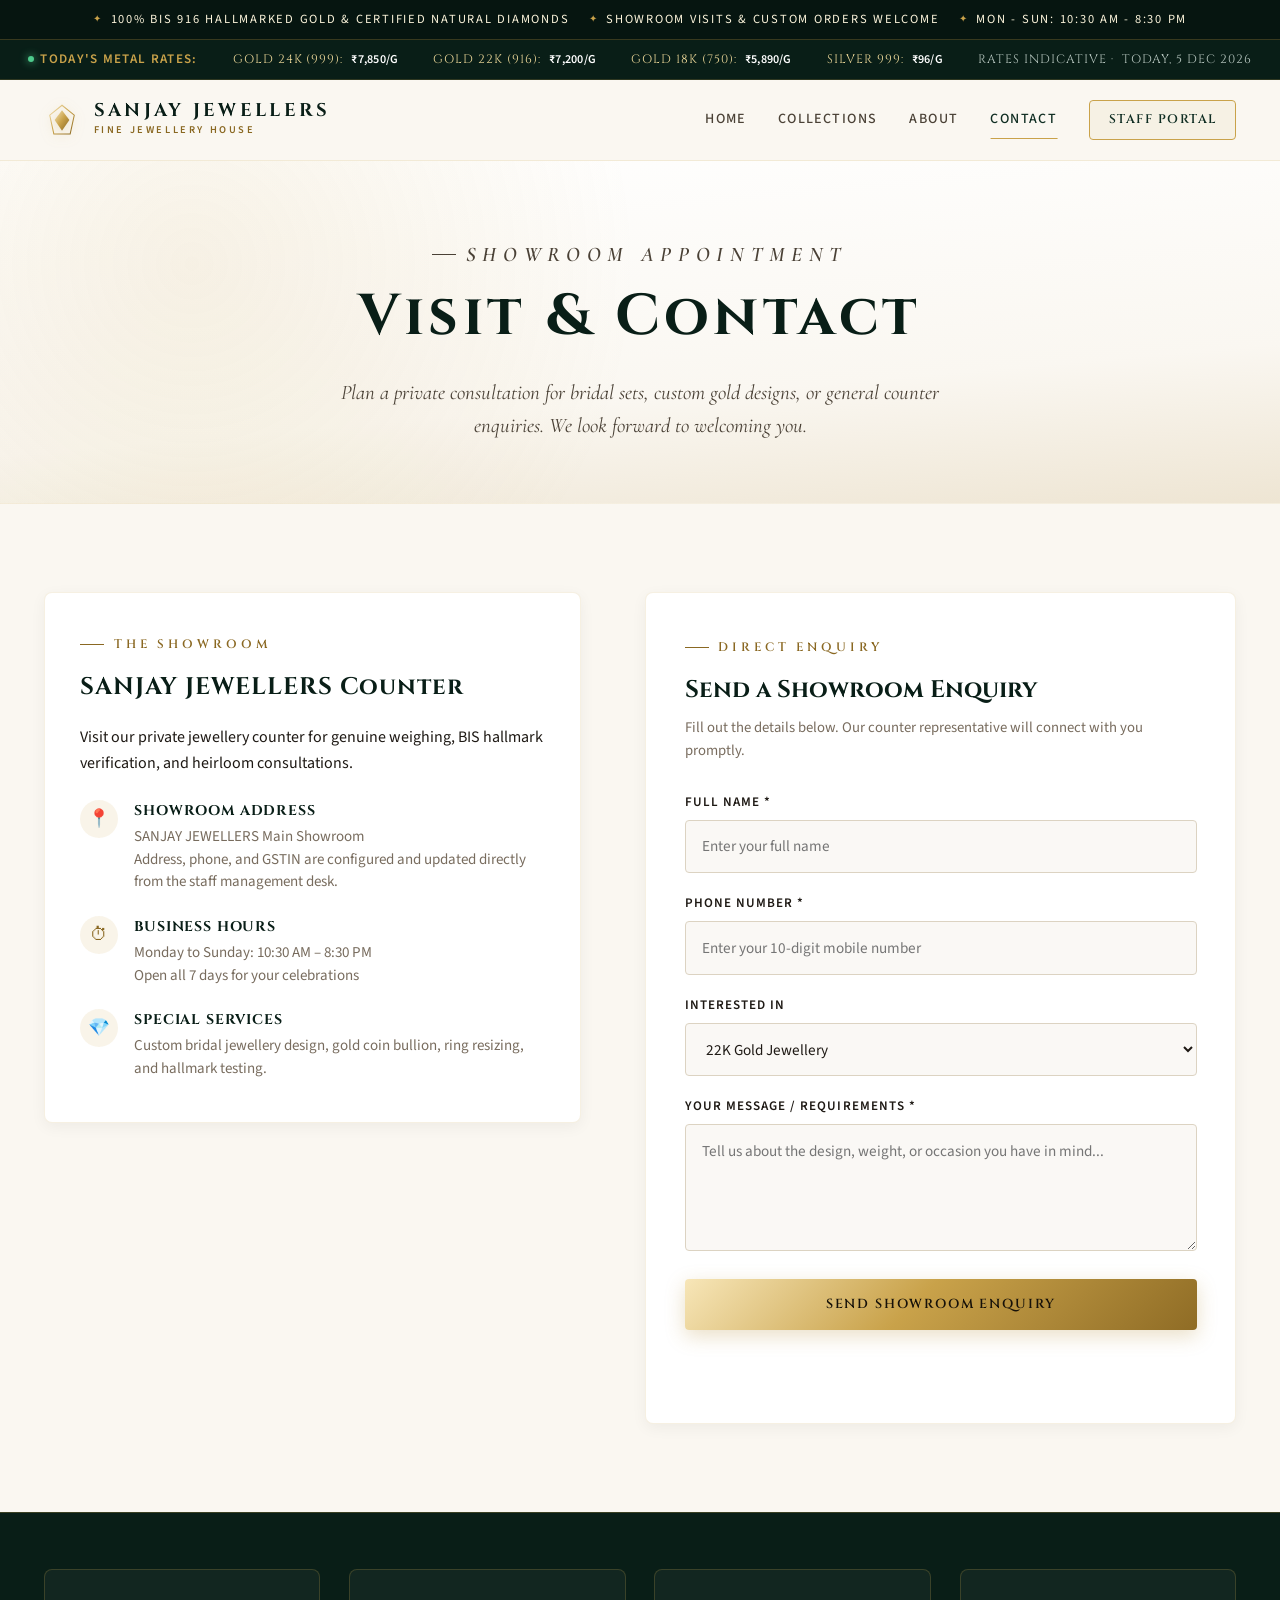
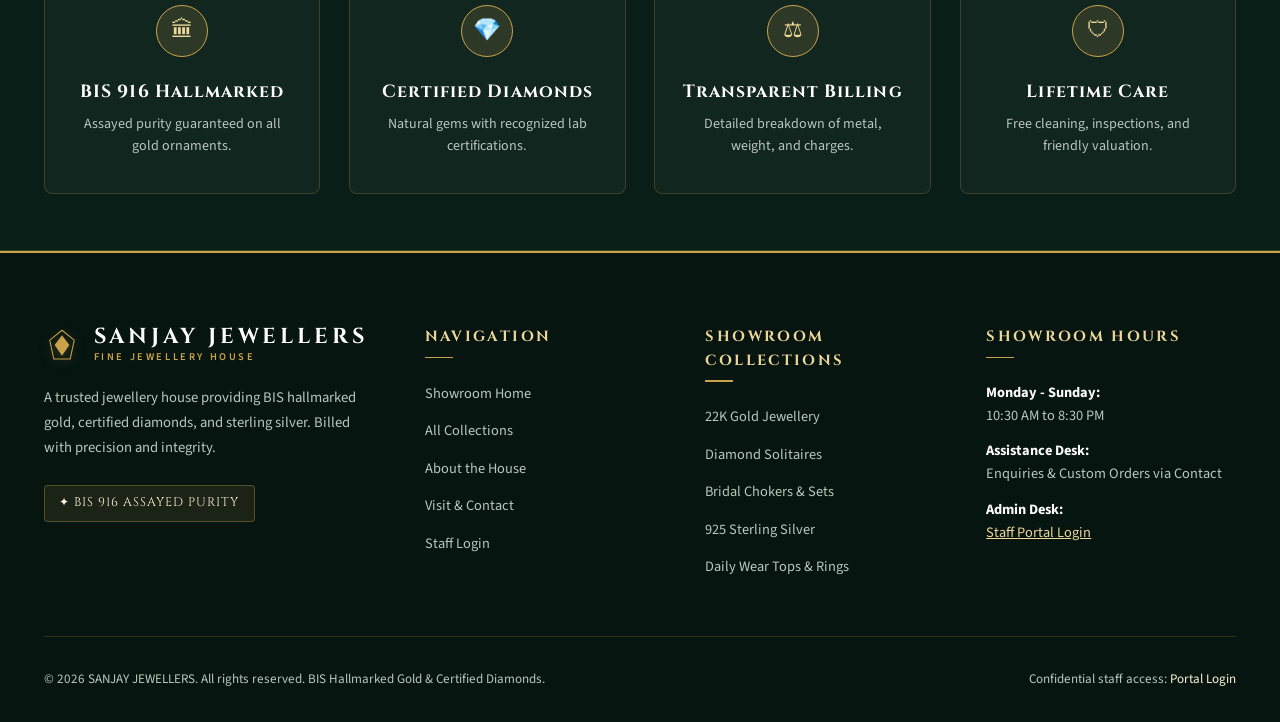
==== Public website (customers)/public/contact.html @ 4f8f7159 "Project first push" ====
<!DOCTYPE html>
<html lang="en">
<head>
  <meta charset="UTF-8">
  <meta name="viewport" content="width=device-width, initial-scale=1.0">
  <title>Contact &amp; Showroom Visit | SANJAY JEWELLERS</title>
  <meta name="description" content="Plan your private showroom visit or send an enquiry to SANJAY JEWELLERS for custom bridal jewellery, gold rates, and diamond appointments.">
  <link rel="preconnect" href="https://fonts.googleapis.com">
  <link rel="preconnect" href="https://fonts.gstatic.com" crossorigin>
  <link href="https://fonts.googleapis.com/css2?family=Cinzel:wght@500;600;700&family=Cormorant+Garamond:ital,wght@0,500;0,600;0,700;1,500&family=Source+Sans+3:wght@400;500;600&display=swap" rel="stylesheet">
  <link rel="stylesheet" href="css/site.css">
</head>
<body data-page="contact">

  <!-- 1. Top Announcement Bar -->
  <div class="top-bar">
    <div class="top-bar-content">
      <span class="top-bar-item"><span class="top-bar-diamond">✦</span> 100% BIS 916 Hallmarked Gold &amp; Certified Natural Diamonds</span>
      <span class="top-bar-item"><span class="top-bar-diamond">✦</span> Showroom Visits &amp; Custom Orders Welcome</span>
      <span class="top-bar-item"><span class="top-bar-diamond">✦</span> Mon - Sun: 10:30 AM - 8:30 PM</span>
    </div>
  </div>

  <!-- 2. Daily Metal Rates Ticker -->
  <div class="rates-strip" aria-label="Daily Indicative Metal Rates">
    <div class="container">
      <div class="rates-wrapper">
        <span class="rates-label"><span class="rate-dot"></span> Today's Metal Rates:</span>
        <span class="rate-badge">Gold 24K (999): <strong>₹7,850/g</strong></span>
        <span class="rate-badge">Gold 22K (916): <strong>₹7,200/g</strong></span>
        <span class="rate-badge">Gold 18K (750): <strong>₹5,890/g</strong></span>
        <span class="rate-badge">Silver 999: <strong>₹96/g</strong></span>
        <span class="rate-badge" style="color: var(--muted-on-dark);">Rates indicative · <span id="rate-timestamp">Today</span></span>
      </div>
    </div>
  </div>

  <!-- 3. Site Header & Luxury Navigation -->
  <header class="site-header">
    <div class="header-inner">
      <a class="brand" href="index.html" aria-label="SANJAY JEWELLERS Home">
        <svg class="brand-mark" viewBox="0 0 88 88" aria-hidden="true">
          <defs>
            <linearGradient id="cntGold" x1="0" y1="0" x2="1" y2="1">
              <stop offset="0%" stop-color="#f7e6b8"/>
              <stop offset="50%" stop-color="#c9a24a"/>
              <stop offset="100%" stop-color="#8a6822"/>
            </linearGradient>
          </defs>
          <polygon points="44,8 74,32 64,78 24,78 14,32" fill="none" stroke="url(#cntGold)" stroke-width="2.5"/>
          <polygon points="44,20 62,44 44,70 26,44" fill="url(#cntGold)"/>
        </svg>
        <div class="brand-text">
          <span class="brand-name">SANJAY JEWELLERS</span>
          <span class="brand-subtitle">Fine Jewellery House</span>
        </div>
      </a>

      <button class="menu-btn" id="menu-btn" type="button" aria-expanded="false" aria-controls="site-nav">
        Menu ☰
      </button>

      <nav class="nav" id="site-nav" aria-label="Primary Navigation">
        <a href="index.html">Home</a>
        <a href="collections.html">Collections</a>
        <a href="about.html">About</a>
        <a class="is-active" href="contact.html">Contact</a>
        <div class="nav-actions">
          <a class="nav-cta" href="../../Admin_dashboard/public/login.html" title="Authorised staff desk access">Staff Portal</a>
        </div>
      </nav>
    </div>
  </header>

  <!-- 4. Page Hero -->
  <section class="page-hero" aria-label="Contact and Showroom Enquiries">
    <div class="container">
      <p class="eyebrow" style="justify-content: center;">Showroom Appointment</p>
      <h1>Visit &amp; Contact</h1>
      <p>
        Plan a private consultation for bridal sets, custom gold designs, or general counter enquiries. We look forward to welcoming you.
      </p>
    </div>
  </section>

  <!-- 5. Showroom Details & Contact Form -->
  <section class="section">
    <div class="container">
      <div class="contact-layout">
        <!-- Showroom Information Card -->
        <div class="showroom-card">
          <p class="eyebrow">The Showroom</p>
          <h3>SANJAY JEWELLERS Counter</h3>
          <p class="muted">
            Visit our private jewellery counter for genuine weighing, BIS hallmark verification, and heirloom consultations.
          </p>

          <div class="showroom-details">
            <div class="showroom-row">
              <div class="showroom-row-icon">📍</div>
              <div class="showroom-row-content">
                <strong>Showroom Address</strong>
                <p>SANJAY JEWELLERS Main Showroom<br>Address, phone, and GSTIN are configured and updated directly from the staff management desk.</p>
              </div>
            </div>

            <div class="showroom-row">
              <div class="showroom-row-icon">⏱</div>
              <div class="showroom-row-content">
                <strong>Business Hours</strong>
                <p>Monday to Sunday: 10:30 AM – 8:30 PM<br>Open all 7 days for your celebrations</p>
              </div>
            </div>

            <div class="showroom-row">
              <div class="showroom-row-icon">💎</div>
              <div class="showroom-row-content">
                <strong>Special Services</strong>
                <p>Custom bridal jewellery design, gold coin bullion, ring resizing, and hallmark testing.</p>
              </div>
            </div>
          </div>
        </div>

        <!-- Enquiry & Appointment Form -->
        <div class="form-shell">
          <p class="eyebrow">Direct Enquiry</p>
          <h3>Send a Showroom Enquiry</h3>
          <p class="form-sub">Fill out the details below. Our counter representative will connect with you promptly.</p>

          <form class="form" id="contact-form">
            <div class="form-group">
              <label for="name">Full Name *</label>
              <input id="name" name="name" type="text" placeholder="Enter your full name" required autocomplete="name">
            </div>

            <div class="form-group">
              <label for="phone">Phone Number *</label>
              <input id="phone" name="phone" type="tel" placeholder="Enter your 10-digit mobile number" required autocomplete="tel">
            </div>

            <div class="form-group">
              <label for="category-interest">Interested In</label>
              <select id="category-interest" name="category-interest">
                <option value="bridal">Bridal &amp; Wedding Jewellery</option>
                <option value="gold" selected>22K Gold Jewellery</option>
                <option value="diamond">Certified Diamonds &amp; Solitaires</option>
                <option value="silver">925 Sterling Silver</option>
                <option value="custom">Custom Order / Bullion</option>
              </select>
            </div>

            <div class="form-group">
              <label for="message">Your Message / Requirements *</label>
              <textarea id="message" name="message" rows="4" placeholder="Tell us about the design, weight, or occasion you have in mind..." required></textarea>
            </div>

            <button class="btn btn-gold" type="submit" style="width: 100%; margin-top: 0.5rem;">
              Send Showroom Enquiry
            </button>

            <p id="contact-status" role="status" aria-live="polite"></p>
          </form>
        </div>
      </div>
    </div>
  </section>

  <!-- 6. Trust & Assurance Strip -->
  <section class="section section-emerald" style="padding: 3.5rem 0;">
    <div class="container">
      <div class="trust-grid">
        <div class="trust-item">
          <div class="trust-icon">🏛</div>
          <h3>BIS 916 Hallmarked</h3>
          <p>Assayed purity guaranteed on all gold ornaments.</p>
        </div>
        <div class="trust-item">
          <div class="trust-icon">💎</div>
          <h3>Certified Diamonds</h3>
          <p>Natural gems with recognized lab certifications.</p>
        </div>
        <div class="trust-item">
          <div class="trust-icon">⚖</div>
          <h3>Transparent Billing</h3>
          <p>Detailed breakdown of metal, weight, and charges.</p>
        </div>
        <div class="trust-item">
          <div class="trust-icon">🛡</div>
          <h3>Lifetime Care</h3>
          <p>Free cleaning, inspections, and friendly valuation.</p>
        </div>
      </div>
    </div>
  </section>

  <!-- 7. Luxury Footer -->
  <footer class="site-footer">
    <div class="container">
      <div class="footer-grid">
        <div class="footer-brand">
          <a class="brand" href="index.html" style="margin-bottom: 0.8rem;">
            <svg class="brand-mark" viewBox="0 0 88 88" aria-hidden="true">
              <polygon points="44,8 74,32 64,78 24,78 14,32" fill="none" stroke="#c9a24a" stroke-width="2.5"/>
              <polygon points="44,20 62,44 44,70 26,44" fill="#c9a24a"/>
            </svg>
            <div class="brand-text">
              <span class="brand-name">SANJAY JEWELLERS</span>
              <span class="brand-subtitle">Fine Jewellery House</span>
            </div>
          </a>
          <p class="footer-copy">
            A trusted jewellery house providing BIS hallmarked gold, certified diamonds, and sterling silver. Billed with precision and integrity.
          </p>
          <div class="footer-badge">
            <span>✦ BIS 916 Assayed Purity</span>
          </div>
        </div>

        <div class="footer-col">
          <h4>Navigation</h4>
          <ul class="footer-links">
            <li><a href="index.html">Showroom Home</a></li>
            <li><a href="collections.html">All Collections</a></li>
            <li><a href="about.html">About the House</a></li>
            <li><a href="contact.html">Visit &amp; Contact</a></li>
            <li><a href="../../Admin_dashboard/public/login.html">Staff Login</a></li>
          </ul>
        </div>

        <div class="footer-col">
          <h4>Showroom Collections</h4>
          <ul class="footer-links">
            <li><a href="collections.html">22K Gold Jewellery</a></li>
            <li><a href="collections.html">Diamond Solitaires</a></li>
            <li><a href="collections.html">Bridal Chokers &amp; Sets</a></li>
            <li><a href="collections.html">925 Sterling Silver</a></li>
            <li><a href="collections.html">Daily Wear Tops &amp; Rings</a></li>
          </ul>
        </div>

        <div class="footer-col footer-contact">
          <h4>Showroom Hours</h4>
          <p><strong>Monday - Sunday:</strong><br>10:30 AM to 8:30 PM</p>
          <p><strong>Assistance Desk:</strong><br>Enquiries &amp; Custom Orders via Contact</p>
          <p><strong>Admin Desk:</strong><br><a href="../../Admin_dashboard/public/login.html" style="color: var(--gold-light); text-decoration: underline;">Staff Portal Login</a></p>
        </div>
      </div>

      <div class="footer-bottom">
        <p>&copy; 2026 SANJAY JEWELLERS. All rights reserved. BIS Hallmarked Gold &amp; Certified Diamonds.</p>
        <p>Confidential staff access: <a href="../../Admin_dashboard/public/login.html">Portal Login</a></p>
      </div>
    </div>
  </footer>

  <script src="js/site.js"></script>
</body>
</html>
---- Public website (customers)/public/css/site.css ----
/* ==========================================================================
   SANJAY JEWELLERS — Public Luxury Website Styles
   Theme: Royal Heritage Emerald & Champagne Gold
   ========================================================================== */

:root {
  /* Heritage Emerald & Deep Tones */
  --emerald-deep: #061510;
  --emerald-dark: #091e17;
  --emerald: #0f2d22;
  --emerald-card: #133529;
  --emerald-light: #1b4535;
  --emerald-surface: rgba(15, 45, 34, 0.05);

  /* Warm Pearl Canvas */
  --ivory: #ffffff;
  --pearl: #faf7f1;
  --pearl-warm: #f4ede1;
  --cream: #eee5d3;
  --sand: #e4d7bf;

  /* Champagne & Antique Gold */
  --gold-pale: #fcf4db;
  --gold-light: #edd899;
  --gold: #c9a24a;
  --gold-medium: #b48c35;
  --gold-deep: #8a6822;
  --gold-gradient: linear-gradient(135deg, #f7e6b8 0%, #c9a24a 45%, #8f6c25 100%);
  --gold-gradient-hover: linear-gradient(135deg, #fff2cc 0%, #dfbe72 45%, #a68131 100%);

  /* Typography Colors */
  --ink: #1e1914;
  --ink-secondary: #4a4136;
  --muted: #786c5e;
  --muted-light: #a39686;
  --ink-on-dark: #faf7f0;
  --muted-on-dark: #b8c7c0;

  /* Accents & Borders */
  --border-gold: rgba(201, 162, 74, 0.3);
  --border-gold-subtle: rgba(201, 162, 74, 0.16);
  --border-light: rgba(120, 108, 94, 0.15);
  --shadow-sm: 0 4px 15px rgba(10, 20, 15, 0.05);
  --shadow-md: 0 12px 35px rgba(10, 20, 15, 0.09);
  --shadow-lg: 0 24px 60px rgba(9, 30, 23, 0.15);

  /* Fonts */
  --font-serif: "Cinzel", Georgia, serif;
  --font-display: "Cormorant Garamond", Georgia, serif;
  --font-sans: "Source Sans 3", -apple-system, BlinkMacSystemFont, "Segoe UI", Roboto, sans-serif;

  /* Layout */
  --container-width: 1240px;
  --header-height: 80px;
}

/* --------------------------------------------------------------------------
   CSS Reset & Base
   -------------------------------------------------------------------------- */
*,
*::before,
*::after {
  box-sizing: border-box;
  margin: 0;
  padding: 0;
}

html {
  scroll-behavior: smooth;
  -webkit-font-smoothing: antialiased;
  -moz-osx-font-smoothing: grayscale;
}

body {
  font-family: var(--font-sans);
  color: var(--ink);
  background-color: var(--pearl);
  line-height: 1.6;
  min-height: 100vh;
  display: flex;
  flex-direction: column;
}

img {
  max-width: 100%;
  height: auto;
  display: block;
}

a {
  color: inherit;
  text-decoration: none;
  transition: color 0.2s ease;
}

button, input, select, textarea {
  font: inherit;
}

.container {
  width: 100%;
  max-width: var(--container-width);
  margin-left: auto;
  margin-right: auto;
  padding-left: 1.5rem;
  padding-right: 1.5rem;
}

/* --------------------------------------------------------------------------
   Announcement Bar
   -------------------------------------------------------------------------- */
.top-bar {
  background: var(--emerald-deep);
  color: var(--gold-pale);
  font-size: 0.78rem;
  letter-spacing: 0.14em;
  text-transform: uppercase;
  padding: 0.6rem 1.5rem;
  border-bottom: 1px solid rgba(201, 162, 74, 0.25);
  display: flex;
  justify-content: center;
  align-items: center;
  position: relative;
  z-index: 30;
}

.top-bar-content {
  display: flex;
  align-items: center;
  gap: 1.2rem;
  flex-wrap: wrap;
  justify-content: center;
  text-align: center;
}

.top-bar-item {
  display: inline-flex;
  align-items: center;
  gap: 0.5rem;
}

.top-bar-diamond {
  color: var(--gold);
  font-size: 0.65rem;
}

/* --------------------------------------------------------------------------
   Daily Metal Rates Ticker
   -------------------------------------------------------------------------- */
.rates-strip {
  background: var(--emerald-dark);
  color: var(--ivory);
  border-bottom: 1px solid rgba(201, 162, 74, 0.2);
  padding: 0.55rem 0;
  font-size: 0.82rem;
  overflow-x: auto;
  white-space: nowrap;
}

.rates-wrapper {
  display: flex;
  align-items: center;
  justify-content: center;
  gap: 2.2rem;
}

.rate-badge {
  display: inline-flex;
  align-items: center;
  gap: 0.5rem;
  font-family: var(--font-serif);
  font-size: 0.76rem;
  letter-spacing: 0.08em;
  color: var(--gold-light);
  text-transform: uppercase;
}

.rate-badge strong {
  color: var(--ivory);
  font-family: var(--font-sans);
  font-weight: 600;
  letter-spacing: 0.02em;
}

.rates-label {
  display: inline-flex;
  align-items: center;
  gap: 0.4rem;
  color: var(--gold);
  font-weight: 600;
  text-transform: uppercase;
  letter-spacing: 0.1em;
}

.rate-dot {
  width: 6px;
  height: 6px;
  background: #4ecb8d;
  border-radius: 50%;
  display: inline-block;
  box-shadow: 0 0 8px #4ecb8d;
}

/* --------------------------------------------------------------------------
   Site Header & Luxury Navigation
   -------------------------------------------------------------------------- */
.site-header {
  position: sticky;
  top: 0;
  z-index: 25;
  background: rgba(250, 247, 241, 0.95);
  backdrop-filter: blur(14px);
  -webkit-backdrop-filter: blur(14px);
  border-bottom: 1px solid var(--border-gold-subtle);
  transition: all 0.3s ease;
}

.header-inner {
  display: flex;
  align-items: center;
  justify-content: space-between;
  height: var(--header-height);
  padding: 0 1.5rem;
  max-width: var(--container-width);
  margin: 0 auto;
}

.brand {
  display: flex;
  align-items: center;
  gap: 0.85rem;
  text-decoration: none;
}

.brand-mark {
  width: 36px;
  height: 36px;
  filter: drop-shadow(0 2px 6px rgba(201, 162, 74, 0.25));
  transition: transform 0.3s ease;
}

.brand:hover .brand-mark {
  transform: scale(1.05);
}

.brand-text {
  display: flex;
  flex-direction: column;
}

.brand-name {
  font-family: var(--font-serif);
  font-size: 1.15rem;
  font-weight: 700;
  letter-spacing: 0.18em;
  color: var(--emerald-dark);
  line-height: 1.1;
}

.brand-subtitle {
  font-size: 0.65rem;
  letter-spacing: 0.25em;
  text-transform: uppercase;
  color: var(--gold-deep);
  font-weight: 600;
}

/* Navigation Links */
.nav {
  display: flex;
  align-items: center;
  gap: 2rem;
}

.nav a:not(.nav-cta) {
  font-family: var(--font-sans);
  font-size: 0.88rem;
  font-weight: 500;
  letter-spacing: 0.1em;
  text-transform: uppercase;
  color: var(--ink-secondary);
  position: relative;
  padding: 0.5rem 0;
  transition: color 0.25s ease;
}

.nav a:not(.nav-cta)::after {
  content: "";
  position: absolute;
  bottom: 0;
  left: 50%;
  width: 0;
  height: 1.5px;
  background: var(--gold);
  transition: all 0.25s ease;
  transform: translateX(-50%);
}

.nav a:not(.nav-cta):hover,
.nav a.is-active:not(.nav-cta) {
  color: var(--emerald);
}

.nav a:not(.nav-cta):hover::after,
.nav a.is-active:not(.nav-cta)::after {
  width: 100%;
}

.nav-actions {
  display: flex;
  align-items: center;
  gap: 1rem;
}

.nav-cta {
  display: inline-flex;
  align-items: center;
  gap: 0.45rem;
  padding: 0.55rem 1.15rem;
  border: 1px solid var(--gold);
  border-radius: 4px;
  color: var(--emerald) !important;
  font-family: var(--font-serif);
  font-size: 0.78rem;
  font-weight: 600;
  letter-spacing: 0.12em;
  text-transform: uppercase;
  background: rgba(201, 162, 74, 0.08);
  transition: all 0.3s ease;
}

.nav-cta:hover {
  background: var(--emerald);
  color: var(--gold-pale) !important;
  border-color: var(--emerald);
  box-shadow: 0 4px 15px rgba(9, 30, 23, 0.15);
}

.menu-btn {
  display: none;
  background: transparent;
  border: 1px solid var(--border-gold);
  color: var(--emerald-dark);
  padding: 0.5rem 0.8rem;
  border-radius: 4px;
  cursor: pointer;
  font-family: var(--font-serif);
  font-size: 0.8rem;
  letter-spacing: 0.1em;
  text-transform: uppercase;
}

/* --------------------------------------------------------------------------
   Buttons & Core Components
   -------------------------------------------------------------------------- */
.btn {
  display: inline-flex;
  align-items: center;
  justify-content: center;
  gap: 0.6rem;
  padding: 0.95rem 1.8rem;
  font-family: var(--font-serif);
  font-size: 0.82rem;
  font-weight: 600;
  letter-spacing: 0.14em;
  text-transform: uppercase;
  border-radius: 4px;
  cursor: pointer;
  transition: all 0.3s cubic-bezier(0.4, 0, 0.2, 1);
  text-decoration: none;
  border: none;
}

.btn-gold {
  background: var(--gold-gradient);
  color: #161109;
  box-shadow: 0 6px 20px rgba(180, 140, 53, 0.28);
}

.btn-gold:hover {
  background: var(--gold-gradient-hover);
  transform: translateY(-2px);
  box-shadow: 0 10px 25px rgba(180, 140, 53, 0.38);
}

.btn-emerald {
  background: var(--emerald);
  color: var(--gold-pale);
  border: 1px solid var(--emerald-light);
  box-shadow: 0 6px 20px rgba(9, 30, 23, 0.2);
}

.btn-emerald:hover {
  background: var(--emerald-dark);
  color: var(--ivory);
  transform: translateY(-2px);
  box-shadow: 0 10px 25px rgba(9, 30, 23, 0.3);
}

.btn-ghost {
  background: transparent;
  border: 1.5px solid var(--gold);
  color: var(--emerald);
}

.btn-ghost:hover {
  background: var(--emerald);
  color: var(--gold-pale);
  border-color: var(--emerald);
  transform: translateY(-2px);
}

.btn-ghost-light {
  background: transparent;
  border: 1.5px solid var(--gold-light);
  color: var(--gold-pale);
}

.btn-ghost-light:hover {
  background: var(--gold);
  color: #1a140b;
  border-color: var(--gold);
  transform: translateY(-2px);
}

/* --------------------------------------------------------------------------
   Typography Tokens
   -------------------------------------------------------------------------- */
.eyebrow {
  font-family: var(--font-serif);
  font-size: 0.76rem;
  font-weight: 600;
  letter-spacing: 0.32em;
  text-transform: uppercase;
  color: var(--gold-deep);
  margin-bottom: 0.85rem;
  display: flex;
  align-items: center;
  gap: 0.6rem;
}

.eyebrow-dark {
  color: var(--gold-light);
}

.eyebrow::before {
  content: "";
  display: inline-block;
  width: 24px;
  height: 1px;
  background: currentColor;
}

.section-title {
  font-family: var(--font-serif);
  font-size: clamp(2rem, 3.8vw, 3rem);
  font-weight: 600;
  color: var(--emerald-dark);
  line-height: 1.15;
  letter-spacing: 0.04em;
}

.section-title-dark {
  color: var(--ivory);
}

.lead {
  font-family: var(--font-display);
  font-size: 1.35rem;
  font-style: italic;
  color: var(--ink-secondary);
  line-height: 1.6;
}

.section-desc {
  font-size: 1.02rem;
  color: var(--muted);
  max-width: 580px;
  margin-top: 0.6rem;
}

/* --------------------------------------------------------------------------
   Hero Section
   -------------------------------------------------------------------------- */
.hero {
  position: relative;
  min-height: calc(88vh - var(--header-height));
  display: flex;
  align-items: center;
  padding: 4.5rem 0 4rem;
  background:
    radial-gradient(circle at 10% 20%, rgba(201, 162, 74, 0.09), transparent 35%),
    radial-gradient(circle at 90% 80%, rgba(15, 45, 34, 0.05), transparent 40%),
    linear-gradient(170deg, #ffffff 0%, var(--pearl) 50%, var(--pearl-warm) 100%);
  overflow: hidden;
  border-bottom: 1px solid var(--border-gold-subtle);
}

.hero-grid {
  display: grid;
  grid-template-columns: 1.05fr 0.95fr;
  align-items: center;
  gap: 4rem;
}

.hero-content {
  max-width: 580px;
}

.hero h1 {
  font-family: var(--font-serif);
  font-size: clamp(2.8rem, 5.5vw, 4.4rem);
  font-weight: 700;
  line-height: 1.08;
  letter-spacing: 0.06em;
  color: var(--emerald-dark);
  margin-bottom: 1.2rem;
}

.hero h1 span.gold-text {
  background: var(--gold-gradient);
  -webkit-background-clip: text;
  background-clip: text;
  -webkit-text-fill-color: transparent;
  display: inline-block;
}

.hero .lead {
  margin-bottom: 2.2rem;
}

.hero-actions {
  display: flex;
  gap: 1.1rem;
  flex-wrap: wrap;
  align-items: center;
}

.hero-art-wrapper {
  position: relative;
}

.hero-frame {
  position: relative;
  padding: 10px;
  background: linear-gradient(135deg, rgba(201, 162, 74, 0.4), rgba(15, 45, 34, 0.15) 50%, rgba(201, 162, 74, 0.4));
  border-radius: 12px;
  box-shadow: var(--shadow-lg);
}

.hero-art-img {
  width: 100%;
  height: min(65vh, 580px);
  object-fit: cover;
  border-radius: 8px;
  display: block;
  filter: brightness(0.97) contrast(1.03);
}

.hero-badge {
  position: absolute;
  left: -20px;
  bottom: 30px;
  background: rgba(255, 255, 255, 0.96);
  backdrop-filter: blur(8px);
  border: 1px solid var(--border-gold);
  border-left: 4px solid var(--gold);
  padding: 1rem 1.3rem;
  border-radius: 6px;
  box-shadow: var(--shadow-md);
  display: flex;
  align-items: center;
  gap: 0.9rem;
}

.badge-icon {
  width: 38px;
  height: 38px;
  background: rgba(201, 162, 74, 0.12);
  border-radius: 50%;
  display: flex;
  align-items: center;
  justify-content: center;
  color: var(--gold-deep);
  font-size: 1.2rem;
}

.badge-text strong {
  display: block;
  font-family: var(--font-serif);
  font-size: 0.86rem;
  letter-spacing: 0.08em;
  color: var(--emerald-dark);
}

.badge-text span {
  font-size: 0.78rem;
  color: var(--muted);
}

/* --------------------------------------------------------------------------
   Sections General
   -------------------------------------------------------------------------- */
.section {
  padding: 5.5rem 0;
  position: relative;
}

.section-head {
  display: flex;
  justify-content: space-between;
  align-items: flex-end;
  margin-bottom: 3rem;
  gap: 2rem;
  flex-wrap: wrap;
}

.section-alt {
  background: #ffffff;
  border-top: 1px solid var(--border-gold-subtle);
  border-bottom: 1px solid var(--border-gold-subtle);
}

.section-emerald {
  background: var(--emerald-dark);
  color: var(--ivory);
  border-top: 1px solid rgba(201, 162, 74, 0.25);
  border-bottom: 1px solid rgba(201, 162, 74, 0.25);
}

/* --------------------------------------------------------------------------
   Shop by Category Grid
   -------------------------------------------------------------------------- */
.category-grid {
  display: grid;
  grid-template-columns: repeat(3, 1fr);
  gap: 1.6rem;
}

.category-card {
  position: relative;
  height: 340px;
  border-radius: 8px;
  overflow: hidden;
  text-decoration: none;
  box-shadow: var(--shadow-sm);
  border: 1px solid var(--border-gold-subtle);
  group: "";
}

.category-card img {
  width: 100%;
  height: 100%;
  object-fit: cover;
  transition: transform 0.6s cubic-bezier(0.2, 0.8, 0.2, 1);
}

.category-overlay {
  position: absolute;
  inset: 0;
  background: linear-gradient(180deg, rgba(6, 21, 16, 0.1) 0%, rgba(6, 21, 16, 0.4) 50%, rgba(6, 21, 16, 0.88) 100%);
  display: flex;
  flex-direction: column;
  justify-content: flex-end;
  padding: 1.8rem 1.6rem;
  color: var(--ivory);
  transition: background 0.3s ease;
}

.category-card:hover img {
  transform: scale(1.07);
}

.category-card:hover .category-overlay {
  background: linear-gradient(180deg, rgba(6, 21, 16, 0.2) 0%, rgba(6, 21, 16, 0.5) 40%, rgba(6, 21, 16, 0.94) 100%);
}

.category-tag {
  font-family: var(--font-serif);
  font-size: 0.72rem;
  letter-spacing: 0.16em;
  text-transform: uppercase;
  color: var(--gold-light);
  margin-bottom: 0.35rem;
}

.category-name {
  font-family: var(--font-serif);
  font-size: 1.5rem;
  font-weight: 600;
  letter-spacing: 0.06em;
  color: var(--ivory);
  margin-bottom: 0.4rem;
}

.category-link-text {
  font-size: 0.82rem;
  color: var(--gold-pale);
  letter-spacing: 0.08em;
  display: inline-flex;
  align-items: center;
  gap: 0.4rem;
  transition: transform 0.2s ease;
}

.category-card:hover .category-link-text {
  transform: translateX(4px);
  color: var(--gold-light);
}

/* --------------------------------------------------------------------------
   Curated Collection Cards
   -------------------------------------------------------------------------- */
.cards {
  display: grid;
  grid-template-columns: repeat(4, 1fr);
  gap: 1.6rem;
}

.card {
  background: #ffffff;
  border: 1px solid var(--border-gold-subtle);
  border-radius: 8px;
  overflow: hidden;
  box-shadow: var(--shadow-sm);
  display: flex;
  flex-direction: column;
  transition: transform 0.35s ease, box-shadow 0.35s ease, border-color 0.35s ease;
  position: relative;
}

.card:hover {
  transform: translateY(-6px);
  box-shadow: var(--shadow-md);
  border-color: var(--border-gold);
}

.card-media {
  position: relative;
  overflow: hidden;
  height: 260px;
  background: #f7f4ee;
}

.card-media img {
  width: 100%;
  height: 100%;
  object-fit: cover;
  transition: transform 0.6s cubic-bezier(0.2, 0.8, 0.2, 1);
}

.card:hover .card-media img {
  transform: scale(1.06);
}

.card-purity {
  position: absolute;
  top: 14px;
  left: 14px;
  background: rgba(9, 30, 23, 0.88);
  backdrop-filter: blur(4px);
  color: var(--gold-light);
  font-family: var(--font-serif);
  font-size: 0.7rem;
  letter-spacing: 0.1em;
  text-transform: uppercase;
  padding: 0.35rem 0.75rem;
  border-radius: 4px;
  border: 1px solid rgba(201, 162, 74, 0.4);
}

.card-body {
  padding: 1.4rem 1.3rem;
  display: flex;
  flex-direction: column;
  flex: 1;
}

.card-category {
  font-size: 0.75rem;
  text-transform: uppercase;
  letter-spacing: 0.12em;
  color: var(--gold-deep);
  font-weight: 600;
  margin-bottom: 0.3rem;
}

.card h3 {
  font-family: var(--font-serif);
  font-size: 1.25rem;
  font-weight: 600;
  color: var(--emerald-dark);
  margin-bottom: 0.5rem;
  line-height: 1.3;
}

.card p {
  color: var(--muted);
  font-size: 0.9rem;
  line-height: 1.5;
  margin-bottom: 1.2rem;
  flex: 1;
}

.card-footer {
  padding-top: 1rem;
  border-top: 1px solid rgba(120, 108, 94, 0.12);
  display: flex;
  align-items: center;
  justify-content: space-between;
}

.card-specs {
  font-size: 0.8rem;
  color: var(--ink-secondary);
  font-weight: 500;
}

.card-enquire {
  font-family: var(--font-serif);
  font-size: 0.78rem;
  letter-spacing: 0.1em;
  text-transform: uppercase;
  color: var(--gold-deep);
  font-weight: 600;
  display: inline-flex;
  align-items: center;
  gap: 0.35rem;
}

.card:hover .card-enquire {
  color: var(--emerald);
}

/* --------------------------------------------------------------------------
   Brand Heritage & Story Section
   -------------------------------------------------------------------------- */
.heritage-grid {
  display: grid;
  grid-template-columns: 1fr 1fr;
  gap: 4.5rem;
  align-items: center;
}

.heritage-visual {
  position: relative;
}

.heritage-img {
  width: 100%;
  height: 520px;
  object-fit: cover;
  border-radius: 8px;
  border: 1px solid var(--border-gold-subtle);
  box-shadow: var(--shadow-md);
}

.heritage-quote-card {
  position: absolute;
  bottom: -24px;
  right: -20px;
  background: var(--emerald-dark);
  color: var(--ivory);
  padding: 1.8rem 2rem;
  border-radius: 6px;
  max-width: 320px;
  border: 1px solid rgba(201, 162, 74, 0.35);
  box-shadow: var(--shadow-lg);
}

.heritage-quote-card p {
  font-family: var(--font-display);
  font-size: 1.2rem;
  font-style: italic;
  line-height: 1.45;
  color: var(--gold-pale);
  margin-bottom: 0.6rem;
}

.heritage-quote-card span {
  font-family: var(--font-serif);
  font-size: 0.75rem;
  letter-spacing: 0.14em;
  text-transform: uppercase;
  color: var(--gold);
}

.heritage-content .section-title {
  margin-bottom: 1.2rem;
}

.heritage-content p {
  font-size: 1.02rem;
  color: var(--ink-secondary);
  line-height: 1.75;
  margin-bottom: 1.2rem;
}

.heritage-pillars {
  display: grid;
  grid-template-columns: 1fr 1fr;
  gap: 1.4rem;
  margin-top: 2rem;
  padding-top: 1.6rem;
  border-top: 1px solid var(--border-gold-subtle);
}

.pillar-item h4 {
  font-family: var(--font-serif);
  font-size: 0.95rem;
  color: var(--emerald-dark);
  margin-bottom: 0.3rem;
  letter-spacing: 0.04em;
}

.pillar-item p {
  font-size: 0.86rem;
  color: var(--muted);
  line-height: 1.5;
  margin-bottom: 0;
}

/* --------------------------------------------------------------------------
   Trust & Assurance Grid
   -------------------------------------------------------------------------- */
.trust-grid {
  display: grid;
  grid-template-columns: repeat(4, 1fr);
  gap: 1.8rem;
}

.trust-item {
  background: rgba(255, 255, 255, 0.04);
  border: 1px solid rgba(201, 162, 74, 0.22);
  border-radius: 8px;
  padding: 2.2rem 1.6rem;
  text-align: center;
  transition: transform 0.3s ease, border-color 0.3s ease;
}

.trust-item:hover {
  transform: translateY(-4px);
  border-color: var(--gold);
  background: rgba(255, 255, 255, 0.07);
}

.trust-icon {
  width: 52px;
  height: 52px;
  margin: 0 auto 1.3rem;
  background: rgba(201, 162, 74, 0.15);
  border: 1px solid var(--gold);
  border-radius: 50%;
  display: flex;
  align-items: center;
  justify-content: center;
  color: var(--gold-light);
  font-size: 1.4rem;
}

.trust-item h3 {
  font-family: var(--font-serif);
  font-size: 1.1rem;
  color: var(--ivory);
  letter-spacing: 0.06em;
  margin-bottom: 0.5rem;
}

.trust-item p {
  font-size: 0.88rem;
  color: var(--muted-on-dark);
  line-height: 1.55;
}

/* --------------------------------------------------------------------------
   Page Hero (for Collections, About, Contact)
   -------------------------------------------------------------------------- */
.page-hero {
  padding: 4.8rem 0 3.8rem;
  background:
    radial-gradient(circle at 15% 30%, rgba(201, 162, 74, 0.12), transparent 40%),
    linear-gradient(175deg, #ffffff 0%, var(--pearl) 65%, var(--cream) 100%);
  border-bottom: 1px solid var(--border-gold-subtle);
  text-align: center;
}

.page-hero h1 {
  font-family: var(--font-serif);
  font-size: clamp(2.4rem, 4.5vw, 3.6rem);
  font-weight: 700;
  letter-spacing: 0.08em;
  color: var(--emerald-dark);
  margin-bottom: 0.8rem;
}

.page-hero p {
  max-width: 640px;
  margin: 0 auto;
  font-family: var(--font-display);
  font-size: 1.3rem;
  font-style: italic;
  color: var(--ink-secondary);
  line-height: 1.6;
}

/* --------------------------------------------------------------------------
   Filter Pills (Collections Page)
   -------------------------------------------------------------------------- */
.filter-tabs {
  display: flex;
  justify-content: center;
  gap: 0.75rem;
  margin-bottom: 3rem;
  flex-wrap: wrap;
}

.filter-btn {
  padding: 0.6rem 1.4rem;
  background: #ffffff;
  border: 1px solid var(--border-gold);
  border-radius: 30px;
  font-family: var(--font-serif);
  font-size: 0.78rem;
  letter-spacing: 0.1em;
  text-transform: uppercase;
  color: var(--ink-secondary);
  cursor: pointer;
  transition: all 0.25s ease;
}

.filter-btn:hover,
.filter-btn.is-active {
  background: var(--emerald);
  color: var(--gold-pale);
  border-color: var(--emerald);
  box-shadow: 0 4px 12px rgba(9, 30, 23, 0.18);
}

/* --------------------------------------------------------------------------
   Contact Page Styles
   -------------------------------------------------------------------------- */
.contact-layout {
  display: grid;
  grid-template-columns: 1fr 1.1fr;
  gap: 4rem;
  align-items: flex-start;
}

.showroom-card {
  background: #ffffff;
  border: 1px solid var(--border-gold-subtle);
  border-radius: 8px;
  padding: 2.6rem 2.2rem;
  box-shadow: var(--shadow-sm);
}

.showroom-card h3 {
  font-family: var(--font-serif);
  font-size: 1.5rem;
  color: var(--emerald-dark);
  margin-bottom: 1.2rem;
  letter-spacing: 0.04em;
}

.showroom-details {
  display: flex;
  flex-direction: column;
  gap: 1.4rem;
  margin-top: 1.5rem;
}

.showroom-row {
  display: flex;
  align-items: flex-start;
  gap: 1rem;
}

.showroom-row-icon {
  width: 38px;
  height: 38px;
  border-radius: 50%;
  background: rgba(201, 162, 74, 0.12);
  color: var(--gold-deep);
  display: flex;
  align-items: center;
  justify-content: center;
  flex-shrink: 0;
  font-size: 1.1rem;
}

.showroom-row-content strong {
  display: block;
  font-size: 0.88rem;
  font-family: var(--font-serif);
  color: var(--emerald-dark);
  letter-spacing: 0.06em;
  text-transform: uppercase;
  margin-bottom: 0.2rem;
}

.showroom-row-content p {
  font-size: 0.94rem;
  color: var(--muted);
  line-height: 1.5;
}

/* Contact Form */
.form-shell {
  background: #ffffff;
  border: 1px solid var(--border-gold-subtle);
  border-radius: 8px;
  padding: 2.8rem 2.4rem;
  box-shadow: var(--shadow-sm);
}

.form-shell h3 {
  font-family: var(--font-serif);
  font-size: 1.5rem;
  color: var(--emerald-dark);
  margin-bottom: 0.4rem;
}

.form-shell p.form-sub {
  font-size: 0.92rem;
  color: var(--muted);
  margin-bottom: 1.8rem;
}

.form {
  display: flex;
  flex-direction: column;
  gap: 1.25rem;
}

.form-group {
  display: flex;
  flex-direction: column;
  gap: 0.45rem;
}

.form label {
  font-size: 0.82rem;
  font-weight: 600;
  letter-spacing: 0.08em;
  text-transform: uppercase;
  color: var(--ink);
}

.form input,
.form textarea,
.form select {
  width: 100%;
  border: 1px solid #dcd3c2;
  border-radius: 4px;
  background: #faf8f5;
  padding: 0.85rem 1rem;
  color: var(--ink);
  font-family: inherit;
  font-size: 0.95rem;
  transition: all 0.25s ease;
}

.form input:focus,
.form textarea:focus,
.form select:focus {
  outline: none;
  border-color: var(--gold);
  background: #ffffff;
  box-shadow: 0 0 0 3px rgba(201, 162, 74, 0.18);
}

#contact-status {
  min-height: 20px;
  font-size: 0.9rem;
  margin-top: 0.5rem;
  color: var(--emerald);
  font-weight: 500;
}

/* --------------------------------------------------------------------------
   Luxury Site Footer
   -------------------------------------------------------------------------- */
.site-footer {
  background: var(--emerald-deep);
  color: var(--pearl);
  border-top: 2px solid var(--gold);
  padding: 4.5rem 0 2rem;
  margin-top: auto;
}

.footer-grid {
  display: grid;
  grid-template-columns: 1.3fr 0.9fr 0.9fr 1fr;
  gap: 3.5rem;
  margin-bottom: 3.5rem;
}

.footer-brand .brand-name {
  color: var(--ivory);
  font-size: 1.35rem;
}

.footer-brand .brand-subtitle {
  color: var(--gold);
}

.footer-copy {
  color: var(--muted-on-dark);
  font-size: 0.92rem;
  line-height: 1.7;
  margin: 1.2rem 0 1.6rem;
  max-width: 320px;
}

.footer-badge {
  display: inline-flex;
  align-items: center;
  gap: 0.6rem;
  background: rgba(201, 162, 74, 0.1);
  border: 1px solid rgba(201, 162, 74, 0.35);
  color: var(--gold-pale);
  padding: 0.45rem 0.9rem;
  border-radius: 4px;
  font-size: 0.78rem;
  font-family: var(--font-serif);
  letter-spacing: 0.08em;
  text-transform: uppercase;
}

.footer-col h4 {
  font-family: var(--font-serif);
  font-size: 0.92rem;
  letter-spacing: 0.16em;
  text-transform: uppercase;
  color: var(--gold-light);
  margin-bottom: 1.4rem;
  position: relative;
  padding-bottom: 0.6rem;
}

.footer-col h4::after {
  content: "";
  position: absolute;
  bottom: 0;
  left: 0;
  width: 28px;
  height: 1.5px;
  background: var(--gold);
}

.footer-links {
  list-style: none;
  display: flex;
  flex-direction: column;
  gap: 0.75rem;
}

.footer-links a {
  color: var(--muted-on-dark);
  font-size: 0.9rem;
  transition: color 0.2s ease, transform 0.2s ease;
  display: inline-block;
}

.footer-links a:hover {
  color: var(--gold-light);
  transform: translateX(3px);
}

.footer-contact p {
  color: var(--muted-on-dark);
  font-size: 0.9rem;
  line-height: 1.6;
  margin-bottom: 0.8rem;
}

.footer-contact strong {
  color: var(--ivory);
}

.footer-bottom {
  padding-top: 2rem;
  border-top: 1px solid rgba(201, 162, 74, 0.18);
  display: flex;
  justify-content: space-between;
  align-items: center;
  flex-wrap: wrap;
  gap: 1rem;
  font-size: 0.82rem;
  color: var(--muted-on-dark);
}

.footer-bottom a {
  color: var(--gold-pale);
}

.footer-bottom a:hover {
  color: var(--gold);
}

/* --------------------------------------------------------------------------
   Responsive Design Breakpoints
   -------------------------------------------------------------------------- */
@media (max-width: 1080px) {
  .cards {
    grid-template-columns: repeat(2, 1fr);
  }
  .category-grid {
    grid-template-columns: repeat(2, 1fr);
  }
  .footer-grid {
    grid-template-columns: 1fr 1fr;
    gap: 2.5rem;
  }
  .trust-grid {
    grid-template-columns: repeat(2, 1fr);
  }
}

@media (max-width: 860px) {
  .hero-grid {
    grid-template-columns: 1fr;
    gap: 3rem;
  }
  .hero-content {
    max-width: 100%;
  }
  .hero-art-img {
    height: 420px;
  }
  .heritage-grid {
    grid-template-columns: 1fr;
    gap: 3rem;
  }
  .heritage-quote-card {
    position: static;
    margin-top: 1.2rem;
    max-width: 100%;
  }
  .contact-layout {
    grid-template-columns: 1fr;
    gap: 2.5rem;
  }
}

@media (max-width: 768px) {
  .menu-btn {
    display: inline-flex;
  }
  .nav {
    display: none;
    position: absolute;
    top: var(--header-height);
    left: 0;
    right: 0;
    flex-direction: column;
    align-items: flex-start;
    padding: 1.5rem 1.8rem 2rem;
    background: var(--pearl);
    border-bottom: 2px solid var(--gold);
    box-shadow: var(--shadow-lg);
    gap: 1.2rem;
  }
  .nav.is-open {
    display: flex;
  }
  .category-grid {
    grid-template-columns: 1fr;
  }
  .cards {
    grid-template-columns: 1fr;
  }
  .rates-wrapper {
    justify-content: flex-start;
    padding: 0 1rem;
  }
  .footer-grid {
    grid-template-columns: 1fr;
    gap: 2.2rem;
  }
  .hero-badge {
    left: 10px;
    bottom: 15px;
  }
}

@media (max-width: 480px) {
  .top-bar {
    font-size: 0.72rem;
  }
  .section {
    padding: 3.8rem 0;
  }
  .trust-grid {
    grid-template-columns: 1fr;
  }
}
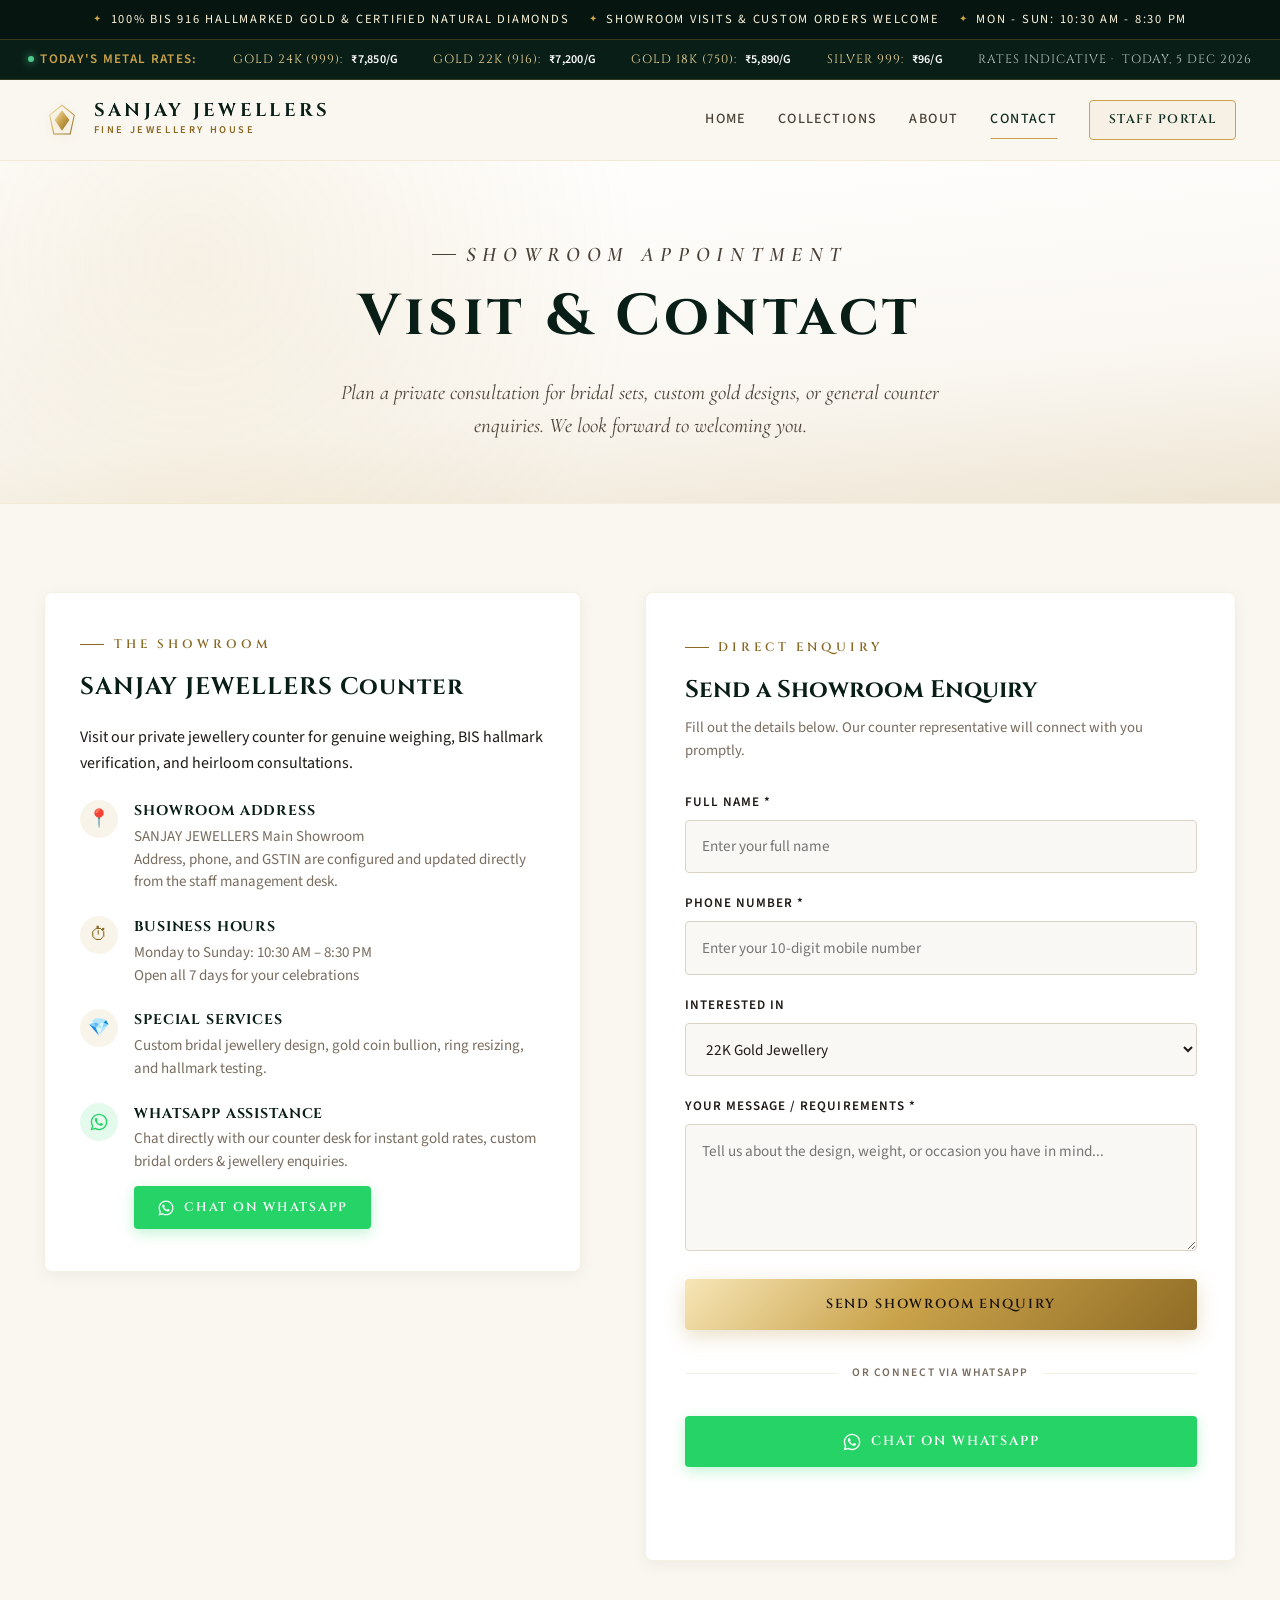
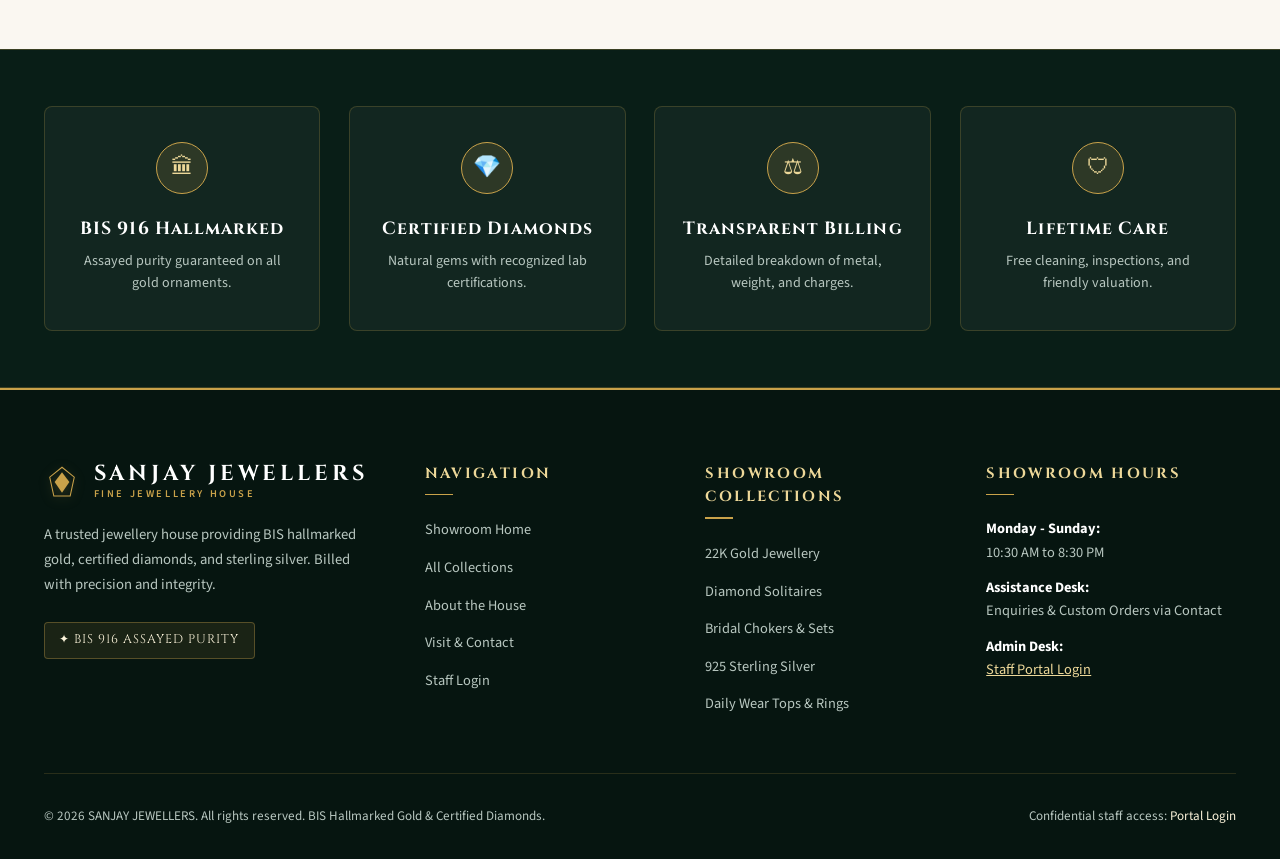
==== commit e842872e: "2nd commit" ====
--- a/Public website (customers)/public/contact.html
+++ b/Public website (customers)/public/contact.html
@@ -119,6 +119,25 @@
                 <p>Custom bridal jewellery design, gold coin bullion, ring resizing, and hallmark testing.</p>
               </div>
             </div>
+
+            <!-- WhatsApp Direct Assistance Row -->
+            <div class="showroom-row showroom-row-whatsapp">
+              <div class="showroom-row-icon whatsapp-icon-box" aria-hidden="true">
+                <svg width="20" height="20" viewBox="0 0 24 24" fill="currentColor">
+                  <path d="M12.04 2C6.58 2 2.13 6.45 2.13 11.91C2.13 13.66 2.59 15.36 3.45 16.86L2.05 22L7.3 20.62C8.75 21.41 10.38 21.83 12.04 21.83C17.5 21.83 21.95 17.38 21.95 11.92C21.95 9.27 20.92 6.78 19.05 4.91C17.18 3.04 14.69 2 12.04 2M12.05 3.67C14.25 3.67 16.31 4.53 17.87 6.09C19.42 7.65 20.28 9.72 20.28 11.92C20.28 16.46 16.58 20.15 12.04 20.15C10.56 20.15 9.11 19.76 7.85 19L7.55 18.83L4.43 19.65L5.26 16.61L5.06 16.29C4.24 15 3.8 13.47 3.8 11.91C3.81 7.37 7.5 3.67 12.05 3.67M8.53 7.33C8.37 7.33 8.1 7.39 7.87 7.64C7.65 7.89 7.02 8.48 7.02 9.68C7.02 10.88 7.89 12.04 8.01 12.2C8.13 12.37 9.72 14.83 12.16 15.88C14.19 16.76 14.6 16.58 15.04 16.54C15.48 16.5 16.46 15.96 16.66 15.39C16.86 14.82 16.86 14.33 16.8 14.23C16.74 14.13 16.58 14.07 16.34 13.95C16.1 13.83 14.92 13.25 14.7 13.17C14.48 13.09 14.32 13.05 14.16 13.29C14 13.53 13.54 14.07 13.4 14.23C13.26 14.39 13.12 14.41 12.88 14.29C12.64 14.17 11.87 13.92 10.95 13.1C10.23 12.46 9.74 11.67 9.6 11.43C9.46 11.19 9.59 11.06 9.71 10.94C9.82 10.83 9.95 10.65 10.08 10.51C10.2 10.37 10.24 10.27 10.32 10.11C10.4 9.95 10.36 9.81 10.3 9.69C10.24 9.57 9.76 8.39 9.56 7.91C9.37 7.44 9.17 7.51 9.02 7.5L8.53 7.33Z"/>
+                </svg>
+              </div>
+              <div class="showroom-row-content">
+                <strong>WhatsApp Assistance</strong>
+                <p>Chat directly with our counter desk for instant gold rates, custom bridal orders &amp; jewellery enquiries.</p>
+                <a class="btn btn-whatsapp" id="showroom-whatsapp-btn" href="https://wa.me/918619872787?text=Hello%20Sanjay%20Jewellers%2C%20I%20would%20like%20to%20enquire%20about%20your%20jewellery%20collection." target="_blank" rel="noopener noreferrer" aria-label="Chat with Sanjay Jewellers on WhatsApp">
+                  <svg class="whatsapp-btn-icon" width="18" height="18" viewBox="0 0 24 24" fill="currentColor" aria-hidden="true">
+                    <path d="M12.04 2C6.58 2 2.13 6.45 2.13 11.91C2.13 13.66 2.59 15.36 3.45 16.86L2.05 22L7.3 20.62C8.75 21.41 10.38 21.83 12.04 21.83C17.5 21.83 21.95 17.38 21.95 11.92C21.95 9.27 20.92 6.78 19.05 4.91C17.18 3.04 14.69 2 12.04 2M12.05 3.67C14.25 3.67 16.31 4.53 17.87 6.09C19.42 7.65 20.28 9.72 20.28 11.92C20.28 16.46 16.58 20.15 12.04 20.15C10.56 20.15 9.11 19.76 7.85 19L7.55 18.83L4.43 19.65L5.26 16.61L5.06 16.29C4.24 15 3.8 13.47 3.8 11.91C3.81 7.37 7.5 3.67 12.05 3.67M8.53 7.33C8.37 7.33 8.1 7.39 7.87 7.64C7.65 7.89 7.02 8.48 7.02 9.68C7.02 10.88 7.89 12.04 8.01 12.2C8.13 12.37 9.72 14.83 12.16 15.88C14.19 16.76 14.6 16.58 15.04 16.54C15.48 16.5 16.46 15.96 16.66 15.39C16.86 14.82 16.86 14.33 16.8 14.23C16.74 14.13 16.58 14.07 16.34 13.95C16.1 13.83 14.92 13.25 14.7 13.17C14.48 13.09 14.32 13.05 14.16 13.29C14 13.53 13.54 14.07 13.4 14.23C13.26 14.39 13.12 14.41 12.88 14.29C12.64 14.17 11.87 13.92 10.95 13.1C10.23 12.46 9.74 11.67 9.6 11.43C9.46 11.19 9.59 11.06 9.71 10.94C9.82 10.83 9.95 10.65 10.08 10.51C10.2 10.37 10.24 10.27 10.32 10.11C10.4 9.95 10.36 9.81 10.3 9.69C10.24 9.57 9.76 8.39 9.56 7.91C9.37 7.44 9.17 7.51 9.02 7.5L8.53 7.33Z"/>
+                  </svg>
+                  <span>Chat on WhatsApp</span>
+                </a>
+              </div>
+            </div>
           </div>
         </div>
 
@@ -158,6 +177,17 @@
             <button class="btn btn-gold" type="submit" style="width: 100%; margin-top: 0.5rem;">
               Send Showroom Enquiry
             </button>
+
+            <div class="form-divider" aria-hidden="true">
+              <span>or connect via whatsapp</span>
+            </div>
+
+            <a class="btn btn-whatsapp btn-whatsapp-block" id="form-whatsapp-btn" href="https://wa.me/918619872787?text=Hello%20Sanjay%20Jewellers%2C%20I%20would%20like%20to%20enquire%20about%20your%20jewellery%20collection." target="_blank" rel="noopener noreferrer" aria-label="Chat directly with Sanjay Jewellers on WhatsApp">
+              <svg class="whatsapp-btn-icon" width="20" height="20" viewBox="0 0 24 24" fill="currentColor" aria-hidden="true">
+                <path d="M12.04 2C6.58 2 2.13 6.45 2.13 11.91C2.13 13.66 2.59 15.36 3.45 16.86L2.05 22L7.3 20.62C8.75 21.41 10.38 21.83 12.04 21.83C17.5 21.83 21.95 17.38 21.95 11.92C21.95 9.27 20.92 6.78 19.05 4.91C17.18 3.04 14.69 2 12.04 2M12.05 3.67C14.25 3.67 16.31 4.53 17.87 6.09C19.42 7.65 20.28 9.72 20.28 11.92C20.28 16.46 16.58 20.15 12.04 20.15C10.56 20.15 9.11 19.76 7.85 19L7.55 18.83L4.43 19.65L5.26 16.61L5.06 16.29C4.24 15 3.8 13.47 3.8 11.91C3.81 7.37 7.5 3.67 12.05 3.67M8.53 7.33C8.37 7.33 8.1 7.39 7.87 7.64C7.65 7.89 7.02 8.48 7.02 9.68C7.02 10.88 7.89 12.04 8.01 12.2C8.13 12.37 9.72 14.83 12.16 15.88C14.19 16.76 14.6 16.58 15.04 16.54C15.48 16.5 16.46 15.96 16.66 15.39C16.86 14.82 16.86 14.33 16.8 14.23C16.74 14.13 16.58 14.07 16.34 13.95C16.1 13.83 14.92 13.25 14.7 13.17C14.48 13.09 14.32 13.05 14.16 13.29C14 13.53 13.54 14.07 13.4 14.23C13.26 14.39 13.12 14.41 12.88 14.29C12.64 14.17 11.87 13.92 10.95 13.1C10.23 12.46 9.74 11.67 9.6 11.43C9.46 11.19 9.59 11.06 9.71 10.94C9.82 10.83 9.95 10.65 10.08 10.51C10.2 10.37 10.24 10.27 10.32 10.11C10.4 9.95 10.36 9.81 10.3 9.69C10.24 9.57 9.76 8.39 9.56 7.91C9.37 7.44 9.17 7.51 9.02 7.5L8.53 7.33Z"/>
+              </svg>
+              <span>Chat on WhatsApp</span>
+            </a>
 
             <p id="contact-status" role="status" aria-live="polite"></p>
           </form>
--- a/Public website (customers)/public/css/site.css
+++ b/Public website (customers)/public/css/site.css
@@ -1175,6 +1175,81 @@
   margin-top: 0.5rem;
   color: var(--emerald);
   font-weight: 500;
+}
+
+/* WhatsApp Integration (Contact Section Only) */
+.btn-whatsapp {
+  background: #25d366;
+  color: #ffffff;
+  box-shadow: 0 4px 14px rgba(37, 211, 102, 0.28);
+  font-weight: 600;
+  display: inline-flex;
+  align-items: center;
+  justify-content: center;
+  gap: 0.6rem;
+  text-decoration: none;
+  transition: all 0.3s cubic-bezier(0.4, 0, 0.2, 1);
+}
+
+.btn-whatsapp:hover,
+.btn-whatsapp:focus-visible {
+  background: #1ebe5d;
+  color: #ffffff;
+  transform: translateY(-2px);
+  box-shadow: 0 8px 20px rgba(37, 211, 102, 0.4);
+}
+
+.btn-whatsapp-block {
+  width: 100%;
+  margin-top: 0.4rem;
+}
+
+.whatsapp-icon-box {
+  background: rgba(37, 211, 102, 0.12) !important;
+  color: #25d366 !important;
+}
+
+.showroom-row-whatsapp {
+  align-items: flex-start;
+}
+
+.showroom-row-whatsapp .btn-whatsapp {
+  margin-top: 0.75rem;
+  padding: 0.75rem 1.4rem;
+  font-size: 0.78rem;
+}
+
+.form-divider {
+  display: flex;
+  align-items: center;
+  text-align: center;
+  margin: 0.85rem 0 0.45rem;
+  color: var(--muted);
+  font-size: 0.72rem;
+  letter-spacing: 0.14em;
+  text-transform: uppercase;
+  font-weight: 600;
+}
+
+.form-divider::before,
+.form-divider::after {
+  content: "";
+  flex: 1;
+  border-bottom: 1px solid var(--border-gold-subtle);
+}
+
+.form-divider span {
+  padding: 0 0.85rem;
+}
+
+.whatsapp-btn-icon {
+  flex-shrink: 0;
+}
+
+@media (max-width: 480px) {
+  .showroom-row-whatsapp .btn-whatsapp {
+    width: 100%;
+  }
 }
 
 /* --------------------------------------------------------------------------
